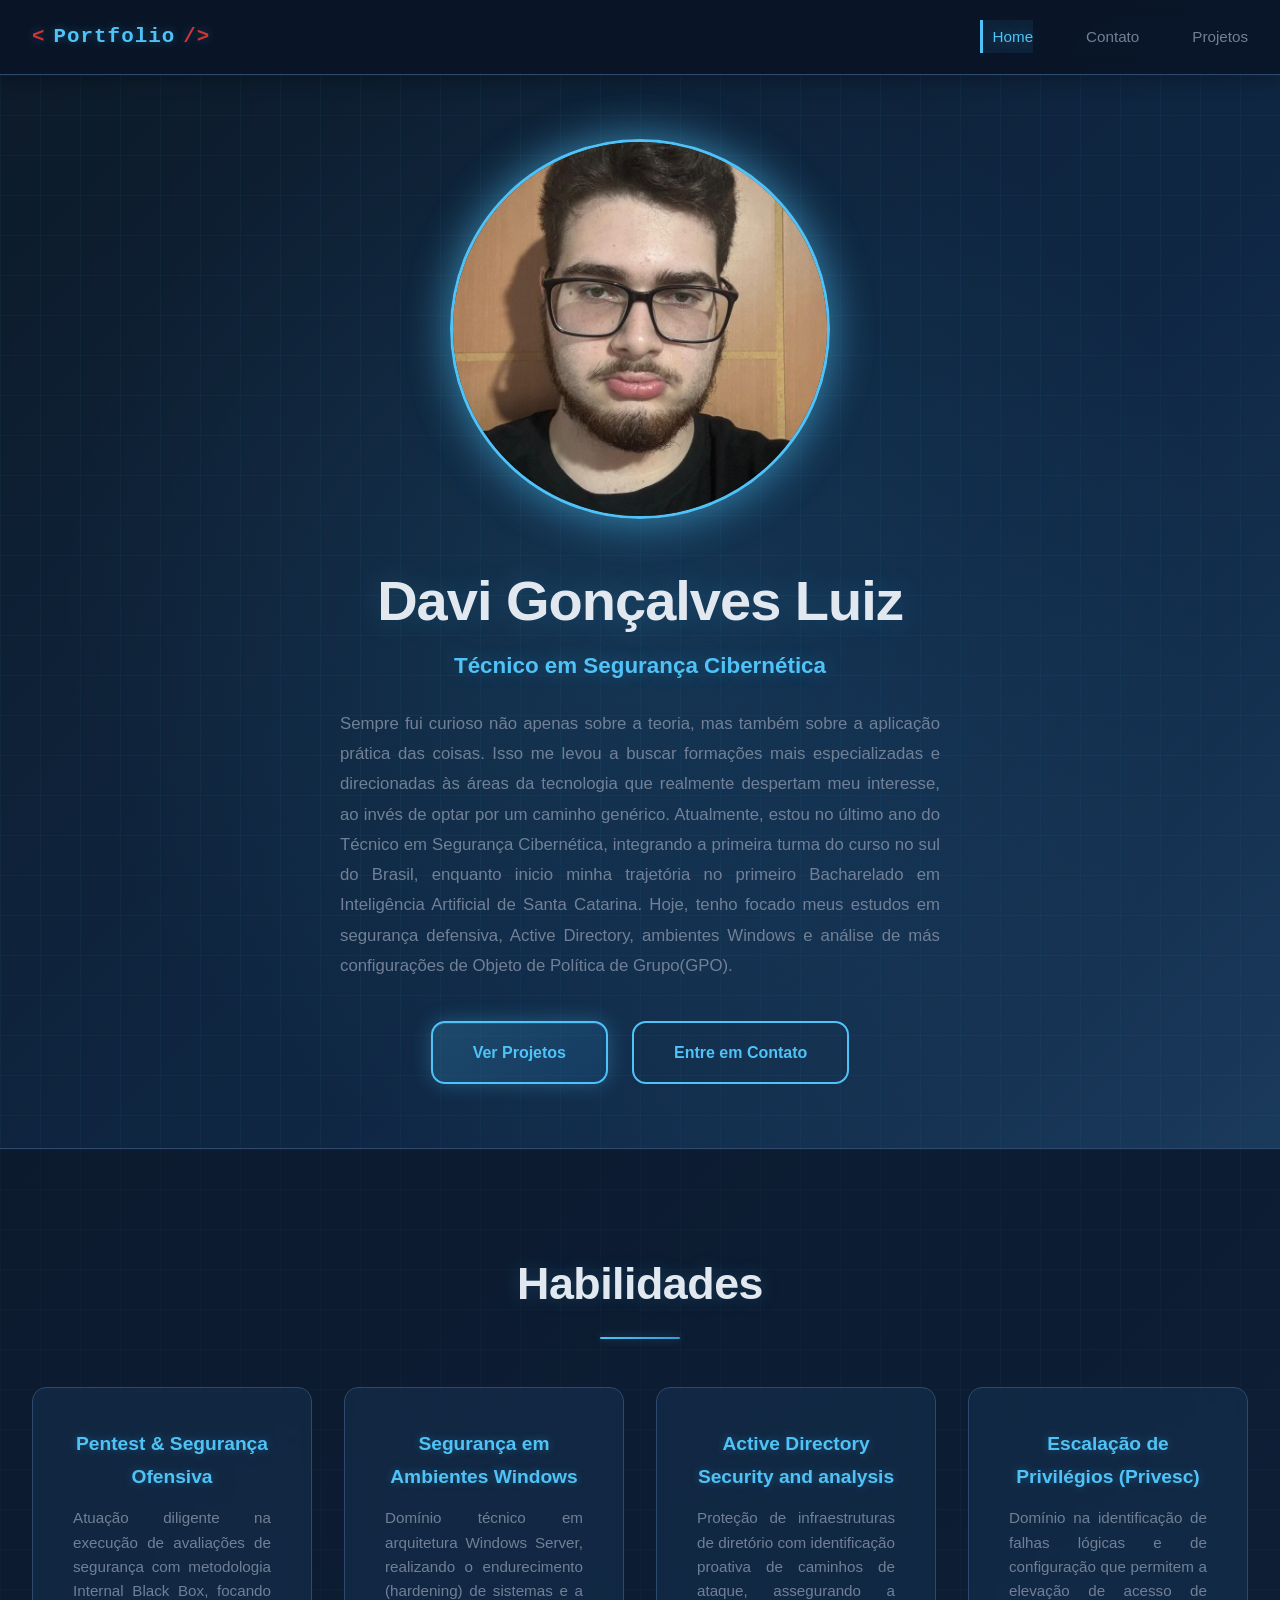
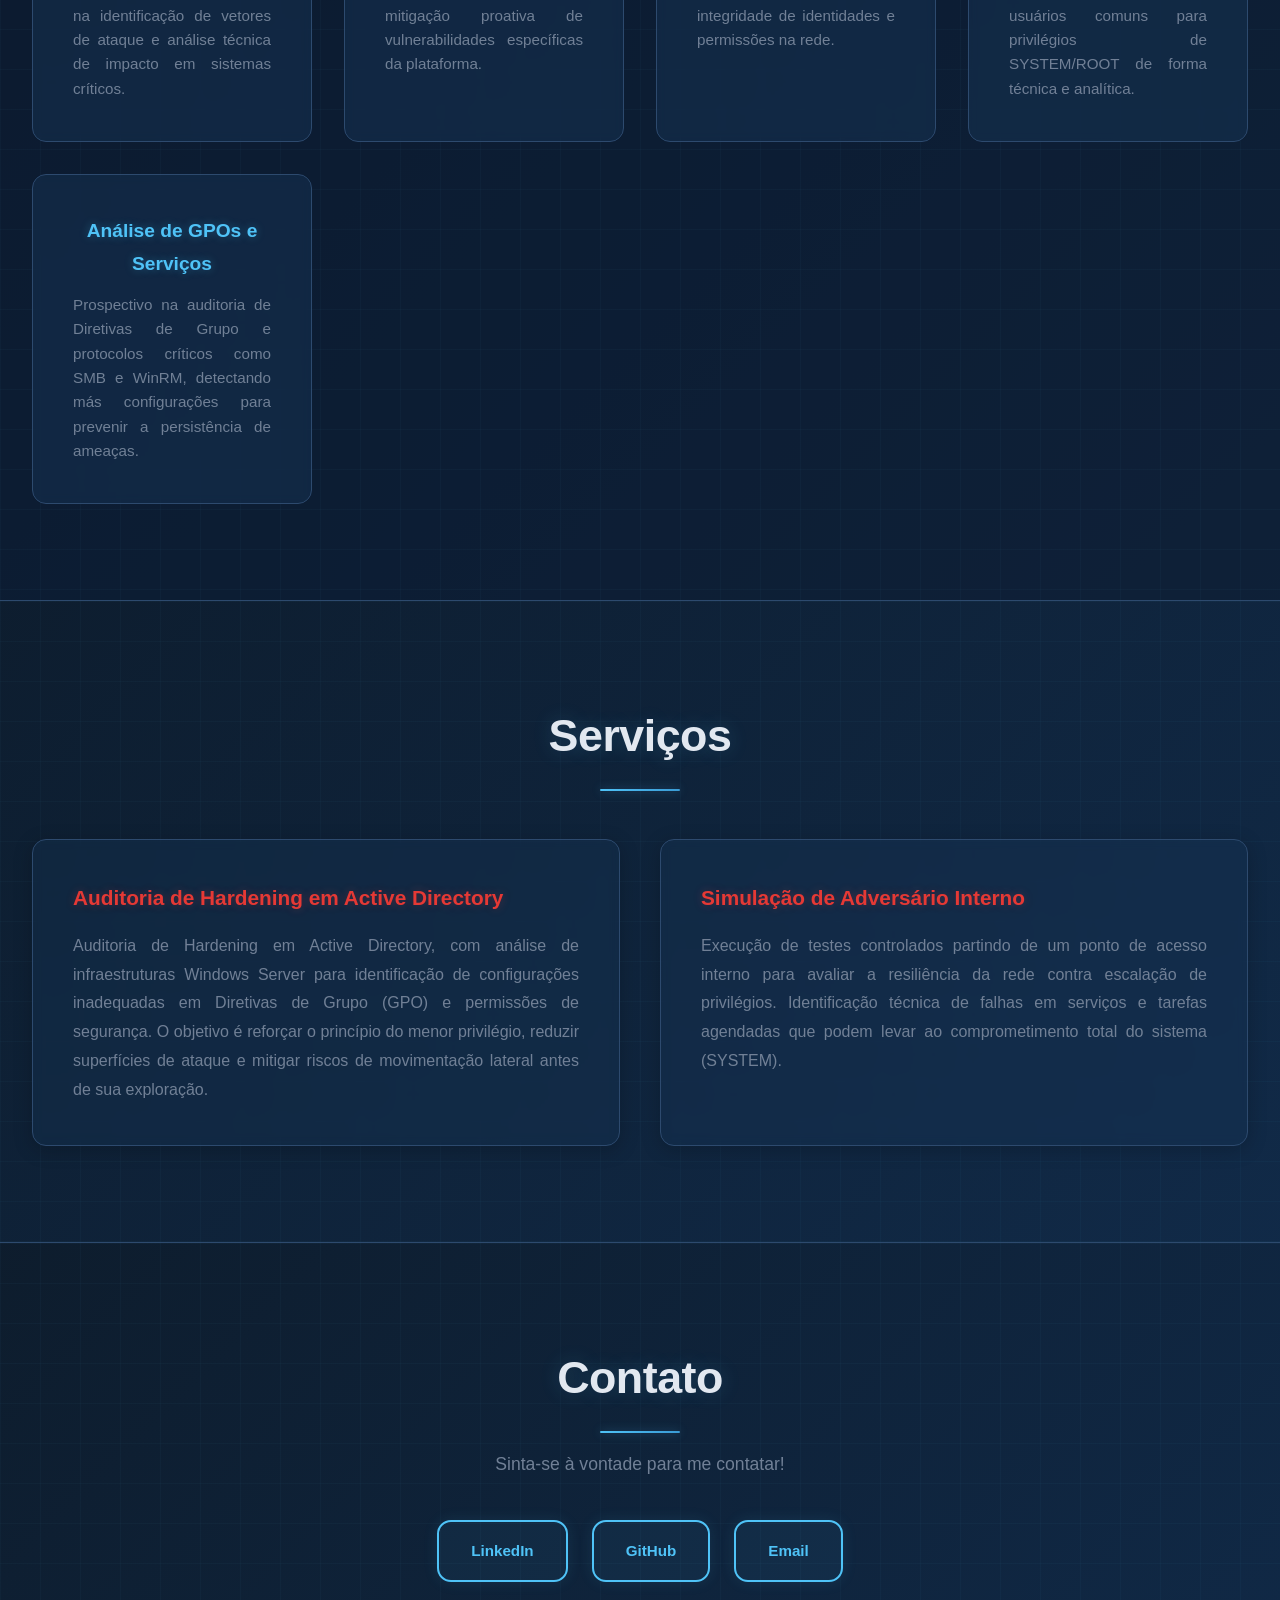
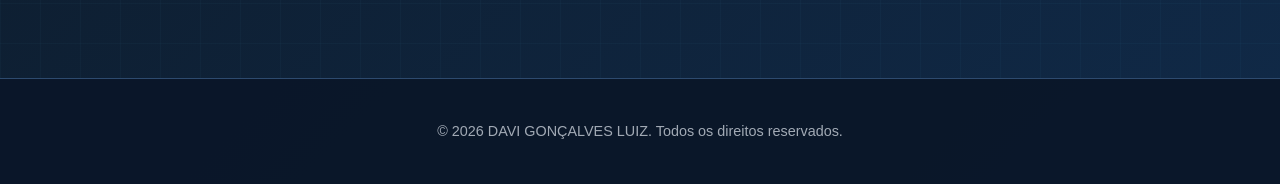
==== index.html @ 4f8945b8 "Add files via upload" ====
<!DOCTYPE html>
<html lang="pt-BR">
<head>
    <meta charset="UTF-8">
    <meta name="viewport" content="width=device-width, initial-scale=1.0">
    <title>Portfólio</title>
    <link rel="stylesheet" href="styles.css">
</head>
<body>
    <!-- Navigation -->
    <nav class="navbar">
        <div class="nav-container">
            <div class="logo">
                <span class="logo-bracket">&lt;</span>
                <span class="logo-text">Portfolio</span>
                <span class="logo-bracket">/&gt;</span>
            </div>
            <ul class="nav-menu">
                <li><a href="index.html" class="nav-link active">Home</a></li>
                <li><a href="#contato" class="nav-link">Contato</a></li>
                <li><a href="projects.html" class="nav-link">Projetos</a></li>
            </ul>
        </div>
    </nav>

    <!-- Hero Section -->
    <section class="hero">
        <div class="hero-content">
            <div class="profile-image-container">
                <img src="assets/1732918151876.jpeg" alt="Foto de Perfil" class="profile-image">
            </div>
            <h1 class="hero-title">Davi Gonçalves Luiz</h1>
            <p class="hero-subtitle">Técnico em Segurança Cibernética</p>
            <p class="hero-description" align="justify">
                Sempre fui curioso não apenas sobre a teoria, mas também sobre a aplicação prática das coisas. Isso me levou a buscar formações mais especializadas e direcionadas às áreas da tecnologia que realmente despertam meu interesse, ao invés de optar por um caminho genérico. Atualmente, estou no último ano do Técnico em Segurança Cibernética, integrando a primeira turma do curso no sul do Brasil, enquanto inicio minha trajetória no primeiro Bacharelado em Inteligência Artificial de Santa Catarina. Hoje, tenho focado meus estudos em segurança defensiva, Active Directory, ambientes Windows e análise de más configurações de Objeto de Política de Grupo(GPO).
            </p>
            <div class="hero-buttons">
                <a href="projects.html" class="btn btn-primary">Ver Projetos</a>
                <a href="#contato" class="btn btn-secondary">Entre em Contato</a>
            </div>
        </div>
    </section>

    <!-- Skills Section -->
    <section class="skills">
        <div class="container">
            <h2 class="section-title">Habilidades</h2>
            <div class="skills-grid">
                <div class="skill-card">
                    <h3>Pentest & Segurança Ofensiva</h3>
                    <p style="text-align: justify;">Atuação diligente na execução de avaliações de segurança com metodologia Internal Black Box, focando na identificação de vetores de ataque e análise técnica de impacto em sistemas críticos.</p>
                </div>
                <div class="skill-card">
                    <h3>Segurança em Ambientes Windows</h3>
                    <p style="text-align: justify;">Domínio técnico em arquitetura Windows Server, realizando o endurecimento (hardening) de sistemas e a mitigação proativa de vulnerabilidades específicas da plataforma.</p>
                </div>
                <div class="skill-card">
                    <h3>Active Directory Security and analysis</h3>
                    <p style="text-align: justify;">Proteção de infraestruturas de diretório com identificação proativa de caminhos de ataque, assegurando a integridade de identidades e permissões na rede.</p>
                </div>
                <div class="skill-card">
                    <h3>Escalação de Privilégios (Privesc)</h3>
                    <p style="text-align: justify;">Domínio na identificação de falhas lógicas e de configuração que permitem a elevação de acesso de usuários comuns para privilégios de SYSTEM/ROOT de forma técnica e analítica.</p>
                </div>
                <div class="skill-card">
                    <h3>Análise de GPOs e Serviços</h3>
                    <p style="text-align: justify;">Prospectivo na auditoria de Diretivas de Grupo e protocolos críticos como SMB e WinRM, detectando más configurações para prevenir a persistência de ameaças.</p>
                </div>
            </div>
        </div>
    </section>

    <!-- What I Do Section -->
    <section class="what-i-do">
        <div class="container">
            <h2 class="section-title">Serviços</h2>
            <div class="services-grid">
                <div class="service-card">
                    <h3>Auditoria de Hardening em Active Directory</h3>
                    <p style="text-align: justify;">Auditoria de Hardening em Active Directory, com análise de infraestruturas Windows Server para identificação de configurações inadequadas em Diretivas de Grupo (GPO) e permissões de segurança. O objetivo é reforçar o princípio do menor privilégio, reduzir superfícies de ataque e mitigar riscos de movimentação lateral antes de sua exploração.</p>
                </div>
                <div class="service-card">
                    <h3>Simulação de Adversário Interno</h3>
                    <p style="text-align: justify;">Execução de testes controlados partindo de um ponto de acesso interno para avaliar a resiliência da rede contra escalação de privilégios. Identificação técnica de falhas em serviços e tarefas agendadas que podem levar ao comprometimento total do sistema (SYSTEM).</p>
                </div>
            </div>
        </div>
    </section>

    <!-- Contact Section -->
    <section class="contact" id="contato">
        <div class="container">
            <h2 class="section-title">Contato</h2>
            <div class="contact-content">
                <p>Sinta-se à vontade para me contatar!</p>
                <div class="contact-links">
                    <a href="https://www.linkedin.com/in/davi-gon%C3%A7alves-luiz/" class="contact-link" target="_blank">LinkedIn</a>
                    <a href="https://github.com/oTalDoFirewall" class="contact-link" target="_blank">GitHub</a>
                    <a href="mailto:businessdavigl@gmail.com" class="contact-link">Email</a>
                </div>
            </div>
        </div>
    </section>

    <!-- Footer -->
    <footer class="footer">
        <div class="container">
            <p>&copy; 2026 DAVI GONÇALVES LUIZ. Todos os direitos reservados.</p>
        </div>
    </footer>

    <script src="script.js"></script>
</body>
</html>
---- styles.css ----
/* ============================================================
   CYBER PORTFOLIO - ULTRA-HIGH IMPACT DESIGN
   Estética "Command & Control" baseada no relatório de pentest
   ============================================================ */

*, *::before, *::after {
    box-sizing: border-box;
    margin: 0;
    padding: 0;
}

:root {
    /* Cores exatas do relatório de pentest */
    --blue-dark: #0d1b2a;
    --blue-mid: #1a3a5c;
    --blue-accent: #1e6fb5;
    --blue-light: #3a9bd5;
    --blue-glow: #4fc3f7;
    
    --red-critical: #e53935;
    --red-dark: #b71c1c;
    --orange-high: #f57c00;
    --yellow-med: #f9a825;
    --green-ok: #2e7d32;
    
    --text-light: #e2e8f0;
    --text-muted: #718096;
    --border-dark: #2d4a6e;
    
    --sidebar-w: 260px;
    --radius: 8px;
    --radius-lg: 14px;
    --shadow: 0 2px 12px rgba(0, 0, 0, 0.08);
    --shadow-lg: 0 8px 32px rgba(0, 0, 0, 0.14);
    --glow: 0 0 20px rgba(79, 195, 247, 0.3);
    --glow-lg: 0 0 40px rgba(79, 195, 247, 0.5);
}

html {
    scroll-behavior: smooth;
    font-size: 16px;
}

body {
    font-family: 'Inter', -apple-system, BlinkMacSystemFont, 'Segoe UI', sans-serif;
    background: linear-gradient(135deg, var(--blue-dark) 0%, #0f2744 50%, var(--blue-mid) 100%);
    color: var(--text-light);
    line-height: 1.7;
    min-height: 100vh;
}

/* ============================================================
   SCROLLBAR
   ============================================================ */

::-webkit-scrollbar {
    width: 8px;
}

::-webkit-scrollbar-track {
    background: rgba(79, 195, 247, 0.05);
}

::-webkit-scrollbar-thumb {
    background: var(--blue-glow);
    border-radius: 4px;
    box-shadow: var(--glow);
}

::-webkit-scrollbar-thumb:hover {
    background: var(--blue-light);
}

/* ============================================================
   NAVEGAÇÃO
   ============================================================ */

.navbar {
    background: rgba(10, 22, 40, 0.95);
    backdrop-filter: blur(10px);
    border-bottom: 1px solid var(--border-dark);
    position: sticky;
    top: 0;
    z-index: 1000;
    box-shadow: 0 4px 20px rgba(0, 0, 0, 0.3);
}

.nav-container {
    max-width: 1400px;
    margin: 0 auto;
    padding: 1.2rem 2rem;
    display: flex;
    justify-content: space-between;
    align-items: center;
}

.logo {
    font-size: 1.3rem;
    font-weight: 700;
    color: var(--blue-glow);
    letter-spacing: 0.05em;
    display: flex;
    align-items: center;
    gap: 8px;
    font-family: 'JetBrains Mono', 'Courier New', monospace;
    text-shadow: 0 0 10px rgba(79, 195, 247, 0.3);
}

.logo-bracket {
    color: var(--red-critical);
    opacity: 0.9;
}

.nav-menu {
    display: flex;
    list-style: none;
    gap: 2.5rem;
}

.nav-link {
    color: var(--text-muted);
    text-decoration: none;
    font-weight: 500;
    font-size: 0.95rem;
    transition: all 0.3s ease;
    position: relative;
    padding: 0.5rem 0;
    border-left: 3px solid transparent;
    padding-left: 10px;
}

.nav-link:hover {
    color: var(--blue-glow);
    border-left-color: var(--blue-glow);
    text-shadow: 0 0 10px rgba(79, 195, 247, 0.3);
}

.nav-link.active {
    color: var(--blue-glow);
    border-left-color: var(--blue-glow);
    background: rgba(79, 195, 247, 0.08);
    text-shadow: 0 0 15px rgba(79, 195, 247, 0.4);
}

/* ============================================================
   HERO SECTION
   ============================================================ */

.hero {
    min-height: 100vh;
    display: flex;
    align-items: center;
    justify-content: center;
    background: linear-gradient(135deg, var(--blue-dark) 0%, #0f2744 60%, var(--blue-mid) 100%);
    position: relative;
    overflow: hidden;
    padding: 4rem 2rem;
}

.hero::before {
    content: '';
    position: absolute;
    inset: 0;
    background-image:
        linear-gradient(rgba(79, 195, 247, 0.04) 1px, transparent 1px),
        linear-gradient(90deg, rgba(79, 195, 247, 0.04) 1px, transparent 1px);
    background-size: 40px 40px;
    pointer-events: none;
}

.hero::after {
    content: '';
    position: absolute;
    top: 0;
    left: 0;
    right: 0;
    bottom: 0;
    background: radial-gradient(circle at 50% 50%, rgba(79, 195, 247, 0.1) 0%, transparent 70%);
    pointer-events: none;
}

.hero-content {
    text-align: center;
    z-index: 1;
    max-width: 700px;
    animation: fadeInUp 1s ease;
}

@keyframes fadeInUp {
    from {
        opacity: 0;
        transform: translateY(40px);
    }
    to {
        opacity: 1;
        transform: translateY(0);
    }
}

.profile-image-container {
    margin-bottom: 2.5rem;
}

.profile-image {
    width: 380px;
    height: 380px;
    border-radius: 50%;
    border: 3px solid var(--blue-glow);
    object-fit: cover;
    box-shadow: var(--glow-lg), 0 0 60px rgba(79, 195, 247, 0.2);
    transition: all 0.4s ease;
    background: rgba(79, 195, 247, 0.1);
}

.profile-image:hover {
    transform: scale(1.08);
    box-shadow: var(--glow-lg), 0 0 80px rgba(79, 195, 247, 0.4);
    border-color: var(--blue-light);
}

.hero-title {
    font-size: 3.5rem;
    color: var(--text-light);
    margin-bottom: 0.8rem;
    font-weight: 800;
    letter-spacing: -1px;
    line-height: 1.2;
    text-shadow: 0 0 30px rgba(79, 195, 247, 0.2);
}

.hero-subtitle {
    font-size: 1.4rem;
    color: var(--blue-glow);
    margin-bottom: 1.5rem;
    font-weight: 600;
    text-shadow: 0 0 20px rgba(79, 195, 247, 0.3);
}

.hero-description {
    font-size: 1.05rem;
    color: var(--text-muted);
    margin-bottom: 2.5rem;
    line-height: 1.8;
    max-width: 600px;
    margin-left: auto;
    margin-right: auto;
}

.hero-buttons {
    display: flex;
    gap: 1.5rem;
    justify-content: center;
    flex-wrap: wrap;
}

.btn {
    padding: 1rem 2.5rem;
    border: 2px solid var(--blue-glow);
    border-radius: var(--radius-lg);
    text-decoration: none;
    font-weight: 600;
    cursor: pointer;
    transition: all 0.3s ease;
    font-size: 1rem;
    display: inline-flex;
    align-items: center;
    gap: 8px;
    font-family: 'Inter', sans-serif;
}

.btn-primary {
    background: linear-gradient(135deg, rgba(79, 195, 247, 0.2) 0%, rgba(30, 111, 181, 0.2) 100%);
    color: var(--blue-glow);
    border-color: var(--blue-glow);
    box-shadow: var(--glow), inset 0 1px 0 rgba(255, 255, 255, 0.1);
}

.btn-primary:hover {
    background: linear-gradient(135deg, rgba(79, 195, 247, 0.3) 0%, rgba(30, 111, 181, 0.3) 100%);
    border-color: var(--blue-light);
    box-shadow: var(--glow-lg), inset 0 1px 0 rgba(255, 255, 255, 0.15);
    transform: translateY(-3px);
}

.btn-secondary {
    background: transparent;
    color: var(--blue-glow);
    border-color: var(--blue-glow);
}

.btn-secondary:hover {
    background: rgba(79, 195, 247, 0.1);
    border-color: var(--blue-light);
    box-shadow: var(--glow);
    transform: translateY(-3px);
}

/* ============================================================
   SKILLS SECTION
   ============================================================ */

.skills {
    padding: 6rem 2rem;
    background: rgba(10, 22, 40, 0.6);
    border-top: 1px solid var(--border-dark);
    border-bottom: 1px solid var(--border-dark);
    position: relative;
}

.skills::before {
    content: '';
    position: absolute;
    inset: 0;
    background-image:
        linear-gradient(rgba(79, 195, 247, 0.03) 1px, transparent 1px),
        linear-gradient(90deg, rgba(79, 195, 247, 0.03) 1px, transparent 1px);
    background-size: 40px 40px;
    pointer-events: none;
}

.container {
    max-width: 1400px;
    margin: 0 auto;
    position: relative;
    z-index: 1;
}

.section-title {
    font-size: 2.8rem;
    color: var(--text-light);
    text-align: center;
    margin-bottom: 1rem;
    font-weight: 800;
    letter-spacing: -0.5px;
    text-shadow: 0 0 20px rgba(79, 195, 247, 0.2);
}

.section-title::after {
    content: '';
    display: block;
    width: 80px;
    height: 2px;
    background: linear-gradient(90deg, var(--blue-glow), var(--blue-light));
    margin: 1rem auto 0;
    border-radius: 1px;
    box-shadow: 0 0 10px rgba(79, 195, 247, 0.4);
}

.skills-grid {
    display: grid;
    grid-template-columns: repeat(auto-fit, minmax(280px, 1fr));
    gap: 2rem;
    margin-top: 3rem;
}

.skill-card {
    background: rgba(26, 58, 92, 0.4);
    border: 1px solid var(--border-dark);
    padding: 2.5rem;
    border-radius: var(--radius-lg);
    text-align: center;
    transition: all 0.3s ease;
    cursor: pointer;
    position: relative;
    overflow: hidden;
    backdrop-filter: blur(5px);
}

.skill-card::before {
    content: '';
    position: absolute;
    top: 0;
    left: 0;
    right: 0;
    height: 2px;
    background: linear-gradient(90deg, var(--blue-glow), transparent);
    transform: scaleX(0);
    transform-origin: left;
    transition: transform 0.3s ease;
}

.skill-card::after {
    content: '';
    position: absolute;
    inset: 0;
    background: radial-gradient(circle at 50% 0%, rgba(79, 195, 247, 0.1) 0%, transparent 70%);
    opacity: 0;
    transition: opacity 0.3s ease;
}

.skill-card:hover {
    border-color: var(--blue-glow);
    box-shadow: var(--glow), inset 0 1px 0 rgba(79, 195, 247, 0.1);
    transform: translateY(-8px);
    background: rgba(26, 58, 92, 0.6);
}

.skill-card:hover::before {
    transform: scaleX(1);
}

.skill-card:hover::after {
    opacity: 1;
}

.skill-card h3 {
    color: var(--blue-glow);
    margin-bottom: 0.8rem;
    font-size: 1.2rem;
    font-weight: 700;
    position: relative;
    z-index: 1;
    text-shadow: 0 0 10px rgba(79, 195, 247, 0.3);
}

.skill-card p {
    color: var(--text-muted);
    font-size: 0.95rem;
    line-height: 1.6;
    position: relative;
    z-index: 1;
}

/* ============================================================
   WHAT I DO SECTION
   ============================================================ */

.what-i-do {
    padding: 6rem 2rem;
    background: linear-gradient(135deg, rgba(13, 27, 42, 0.8) 0%, rgba(15, 39, 68, 0.8) 100%);
    position: relative;
}

.what-i-do::before {
    content: '';
    position: absolute;
    inset: 0;
    background-image:
        linear-gradient(rgba(79, 195, 247, 0.03) 1px, transparent 1px),
        linear-gradient(90deg, rgba(79, 195, 247, 0.03) 1px, transparent 1px);
    background-size: 40px 40px;
    pointer-events: none;
}

.services-grid {
    display: grid;
    grid-template-columns: repeat(auto-fit, minmax(300px, 1fr));
    gap: 2.5rem;
    margin-top: 3rem;
    position: relative;
    z-index: 1;
}

.service-card {
    background: rgba(26, 58, 92, 0.3);
    border: 1px solid var(--border-dark);
    padding: 2.5rem;
    border-radius: var(--radius-lg);
    transition: all 0.3s ease;
    box-shadow: 0 4px 20px rgba(0, 0, 0, 0.2);
    position: relative;
    overflow: hidden;
    backdrop-filter: blur(5px);
}

.service-card::before {
    content: '';
    position: absolute;
    top: 0;
    left: 0;
    right: 0;
    bottom: 0;
    background: linear-gradient(135deg, rgba(229, 57, 53, 0.1) 0%, transparent 100%);
    opacity: 0;
    transition: opacity 0.3s ease;
}

.service-card:hover {
    border-color: var(--red-critical);
    box-shadow: 0 8px 40px rgba(229, 57, 53, 0.2), var(--glow);
    transform: translateY(-8px);
    background: rgba(26, 58, 92, 0.5);
}

.service-card:hover::before {
    opacity: 1;
}

.service-card h3 {
    color: var(--red-critical);
    margin-bottom: 1rem;
    font-size: 1.3rem;
    font-weight: 700;
    position: relative;
    z-index: 1;
    text-shadow: 0 0 10px rgba(229, 57, 53, 0.3);
}

.service-card p {
    color: var(--text-muted);
    line-height: 1.8;
    position: relative;
    z-index: 1;
}

/* ============================================================
   PROJECTS SECTION
   ============================================================ */

.projects-section {
    padding: 6rem 2rem;
    background: rgba(10, 22, 40, 0.6);
    min-height: 100vh;
    position: relative;
    border-top: 1px solid var(--border-dark);
}

.projects-section::before {
    content: '';
    position: absolute;
    inset: 0;
    background-image:
        linear-gradient(rgba(79, 195, 247, 0.04) 1px, transparent 1px),
        linear-gradient(90deg, rgba(79, 195, 247, 0.04) 1px, transparent 1px);
    background-size: 40px 40px;
    pointer-events: none;
}

.section-subtitle {
    text-align: center;
    color: var(--text-muted);
    font-size: 1.1rem;
    margin-bottom: 3rem;
    margin-top: 1rem;
    position: relative;
    z-index: 1;
}

.projects-grid {
    display: grid;
    grid-template-columns: repeat(auto-fill, minmax(360px, 1fr));
    gap: 2.5rem;
    margin-bottom: 3rem;
    position: relative;
    z-index: 1;
}

.project-card {
    background: rgba(26, 58, 92, 0.4);
    border: 1px solid var(--border-dark);
    border-radius: var(--radius-lg);
    padding: 2rem;
    transition: all 0.3s ease;
    display: flex;
    flex-direction: column;
    height: 100%;
    box-shadow: 0 4px 20px rgba(0, 0, 0, 0.2);
    position: relative;
    overflow: hidden;
    backdrop-filter: blur(5px);
}

.project-card::before {
    content: '';
    position: absolute;
    top: 0;
    left: 0;
    right: 0;
    height: 3px;
    background: linear-gradient(90deg, var(--blue-glow), var(--blue-light), var(--blue-glow));
    background-size: 200% 100%;
    animation: shimmer 3s ease-in-out infinite;
}

@keyframes shimmer {
    0%, 100% { background-position: 0% 0%; }
    50% { background-position: 100% 0%; }
}

.project-card:hover {
    border-color: var(--blue-glow);
    box-shadow: var(--glow-lg), 0 12px 40px rgba(79, 195, 247, 0.2);
    transform: translateY(-10px);
    background: rgba(26, 58, 92, 0.6);
}

.project-header {
    display: flex;
    justify-content: space-between;
    align-items: flex-start;
    margin-bottom: 1.5rem;
    gap: 1rem;
    padding-top: 0.5rem;
}

.project-title {
    color: var(--blue-glow);
    font-size: 1.3rem;
    flex: 1;
    font-weight: 700;
    line-height: 1.3;
    text-shadow: 0 0 10px rgba(79, 195, 247, 0.2);
}

.project-badge {
    padding: 0.4rem 1rem;
    border-radius: 20px;
    font-size: 0.8rem;
    font-weight: 700;
    white-space: nowrap;
    text-transform: uppercase;
    letter-spacing: 0.5px;
    border: 1px solid;
}

.badge-critical {
    background: rgba(229, 57, 53, 0.15);
    color: var(--red-critical);
    border-color: var(--red-critical);
    box-shadow: 0 0 10px rgba(229, 57, 53, 0.2);
}

.badge-high {
    background: rgba(245, 124, 0, 0.15);
    color: var(--orange-high);
    border-color: var(--orange-high);
    box-shadow: 0 0 10px rgba(245, 124, 0, 0.2);
}

.badge-medium {
    background: rgba(249, 168, 37, 0.15);
    color: var(--yellow-med);
    border-color: var(--yellow-med);
    box-shadow: 0 0 10px rgba(249, 168, 37, 0.2);
}

.badge-low {
    background: rgba(46, 125, 50, 0.15);
    color: var(--green-ok);
    border-color: var(--green-ok);
    box-shadow: 0 0 10px rgba(46, 125, 50, 0.2);
}

.project-description {
    color: var(--text-muted);
    margin-bottom: 1.5rem;
    flex-grow: 1;
    line-height: 1.7;
    font-size: 0.95rem;
}

.project-tags {
    display: flex;
    flex-wrap: wrap;
    gap: 0.6rem;
    margin-bottom: 1.5rem;
}

.tag {
    background: rgba(79, 195, 247, 0.1);
    color: var(--blue-glow);
    padding: 0.4rem 0.9rem;
    border-radius: 20px;
    font-size: 0.8rem;
    border: 1px solid var(--blue-glow);
    font-weight: 500;
    transition: all 0.2s ease;
    font-family: 'JetBrains Mono', monospace;
}

.tag:hover {
    background: rgba(79, 195, 247, 0.2);
    box-shadow: 0 0 10px rgba(79, 195, 247, 0.3);
}

.project-footer {
    display: flex;
    justify-content: space-between;
    align-items: center;
    border-top: 1px solid var(--border-dark);
    padding-top: 1.5rem;
}

.project-date {
    color: var(--text-muted);
    font-size: 0.9rem;
    font-weight: 500;
    font-family: 'JetBrains Mono', monospace;
}

.project-link {
    color: var(--blue-glow);
    text-decoration: none;
    font-weight: 700;
    transition: all 0.3s ease;
    display: flex;
    align-items: center;
    gap: 6px;
    text-shadow: 0 0 10px rgba(79, 195, 247, 0.2);
}

.project-link:hover {
    color: var(--blue-light);
    gap: 12px;
    text-shadow: 0 0 20px rgba(79, 195, 247, 0.4);
}

.empty-state {
    text-align: center;
    padding: 4rem 2rem;
    color: var(--text-muted);
    font-size: 1.1rem;
    position: relative;
    z-index: 1;
}

/* ============================================================
   CONTACT SECTION
   ============================================================ */

.contact {
    padding: 6rem 2rem;
    background: linear-gradient(135deg, rgba(13, 27, 42, 0.9) 0%, rgba(15, 39, 68, 0.9) 100%);
    border-top: 1px solid var(--border-dark);
    position: relative;
}

.contact::before {
    content: '';
    position: absolute;
    inset: 0;
    background-image:
        linear-gradient(rgba(79, 195, 247, 0.03) 1px, transparent 1px),
        linear-gradient(90deg, rgba(79, 195, 247, 0.03) 1px, transparent 1px);
    background-size: 40px 40px;
    pointer-events: none;
}

.contact-content {
    text-align: center;
    max-width: 700px;
    margin: 0 auto;
    position: relative;
    z-index: 1;
}

.contact-content > p {
    color: var(--text-muted);
    font-size: 1.1rem;
    margin-bottom: 2.5rem;
    line-height: 1.8;
}

.contact-links {
    display: flex;
    gap: 1.5rem;
    justify-content: center;
    flex-wrap: wrap;
}

.contact-link {
    padding: 1rem 2rem;
    border: 2px solid var(--blue-glow);
    color: var(--blue-glow);
    text-decoration: none;
    border-radius: var(--radius-lg);
    transition: all 0.3s ease;
    font-weight: 600;
    font-size: 0.95rem;
    background: rgba(79, 195, 247, 0.05);
    box-shadow: 0 0 15px rgba(79, 195, 247, 0.1);
}

.contact-link:hover {
    background: rgba(79, 195, 247, 0.2);
    color: var(--blue-light);
    border-color: var(--blue-light);
    transform: translateY(-3px);
    box-shadow: var(--glow-lg);
}

/* ============================================================
   FOOTER
   ============================================================ */

.footer {
    background: rgba(10, 22, 40, 0.95);
    border-top: 1px solid var(--border-dark);
    padding: 2.5rem 2rem;
    text-align: center;
    color: var(--text-light);
    position: relative;
}

.footer p {
    font-size: 0.9rem;
    opacity: 0.7;
}

/* ============================================================
   RESPONSIVIDADE
   ============================================================ */

@media (max-width: 768px) {
    .hero-title {
        font-size: 2.5rem;
    }

    .hero-subtitle {
        font-size: 1.1rem;
    }

    .section-title {
        font-size: 2rem;
    }

    .nav-menu {
        gap: 1.5rem;
    }

    .hero-buttons {
        flex-direction: column;
    }

    .btn {
        width: 100%;
        justify-content: center;
    }

    .projects-grid {
        grid-template-columns: 1fr;
    }

    .contact-links {
        flex-direction: column;
    }

    .contact-link {
        width: 100%;
    }

    .skills-grid,
    .services-grid {
        grid-template-columns: 1fr;
    }
}

@media (max-width: 480px) {
    .hero-title {
        font-size: 2rem;
    }

    .hero-subtitle {
        font-size: 1rem;
    }

    .section-title {
        font-size: 1.5rem;
    }

    .nav-menu {
        gap: 0.8rem;
        font-size: 0.9rem;
    }

    .profile-image {
        width: 120px;
        height: 120px;
    }

    .hero-description {
        font-size: 0.95rem;
    }
}
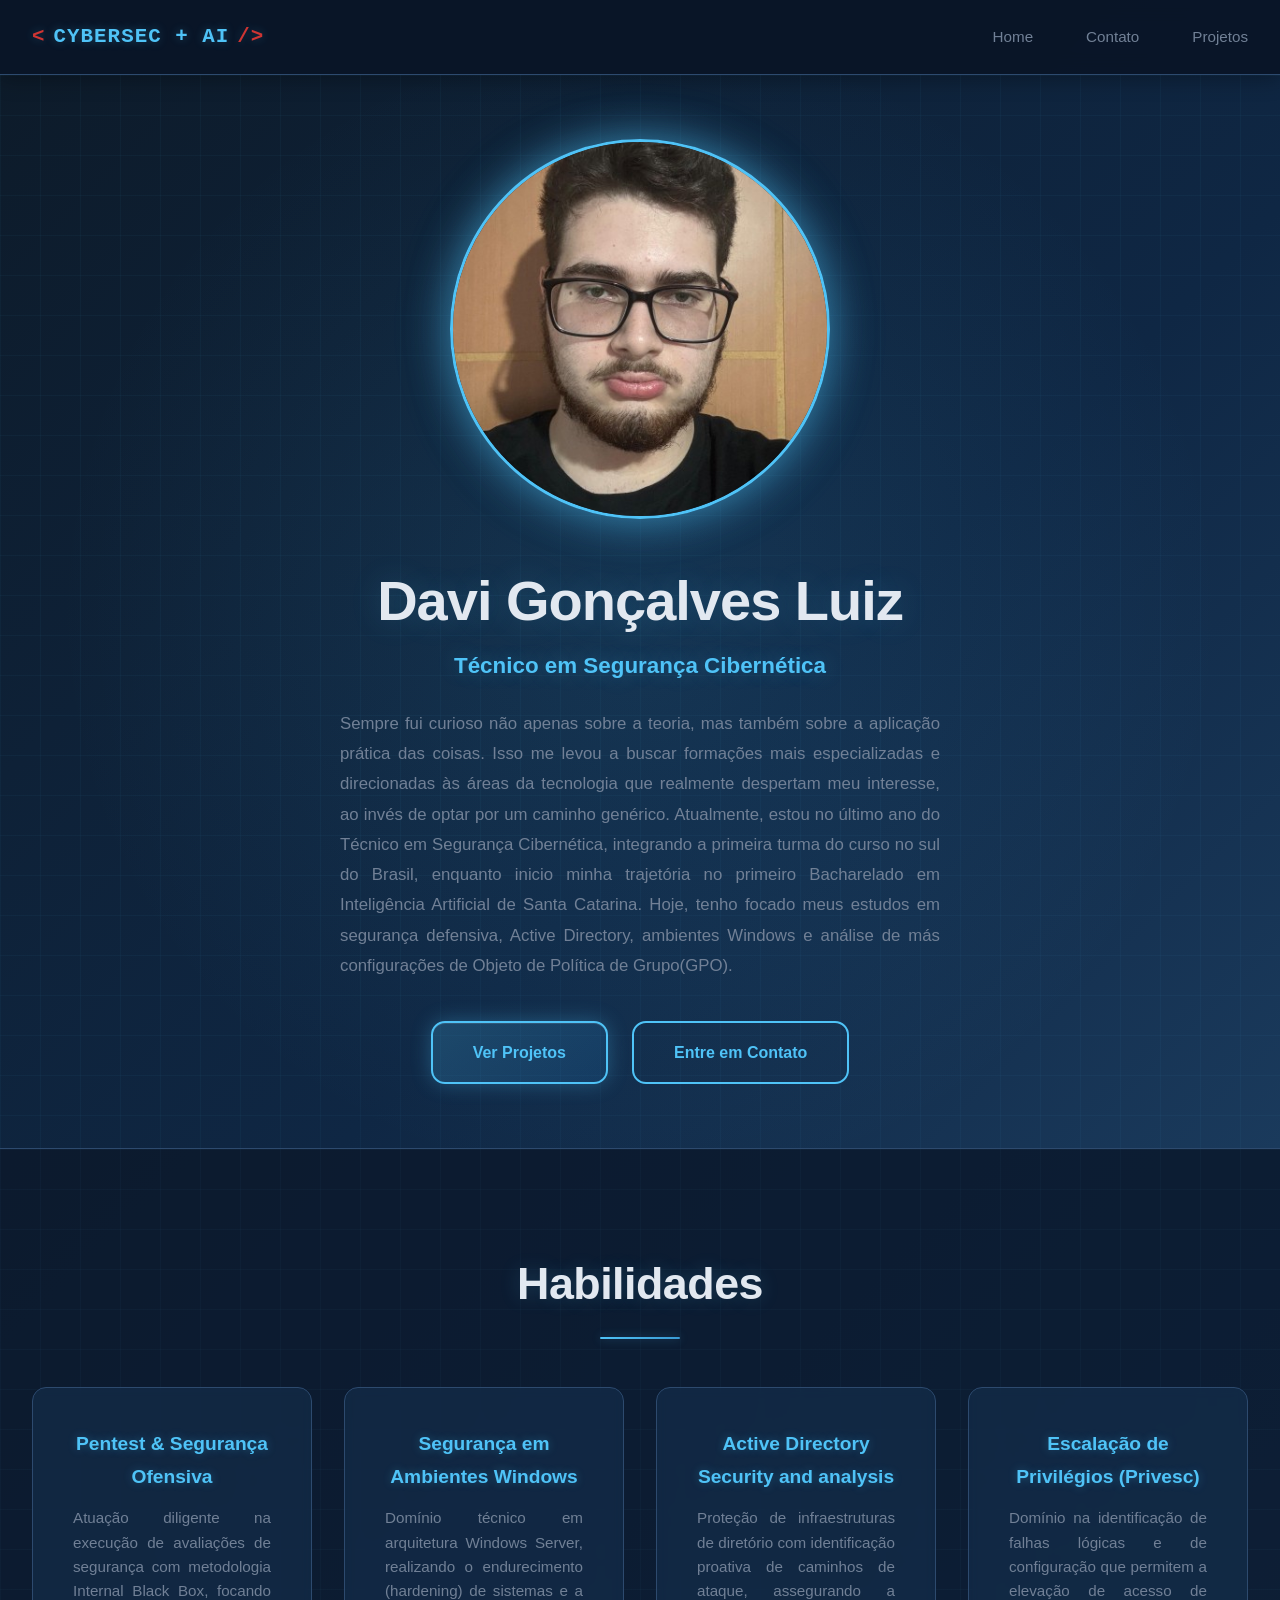
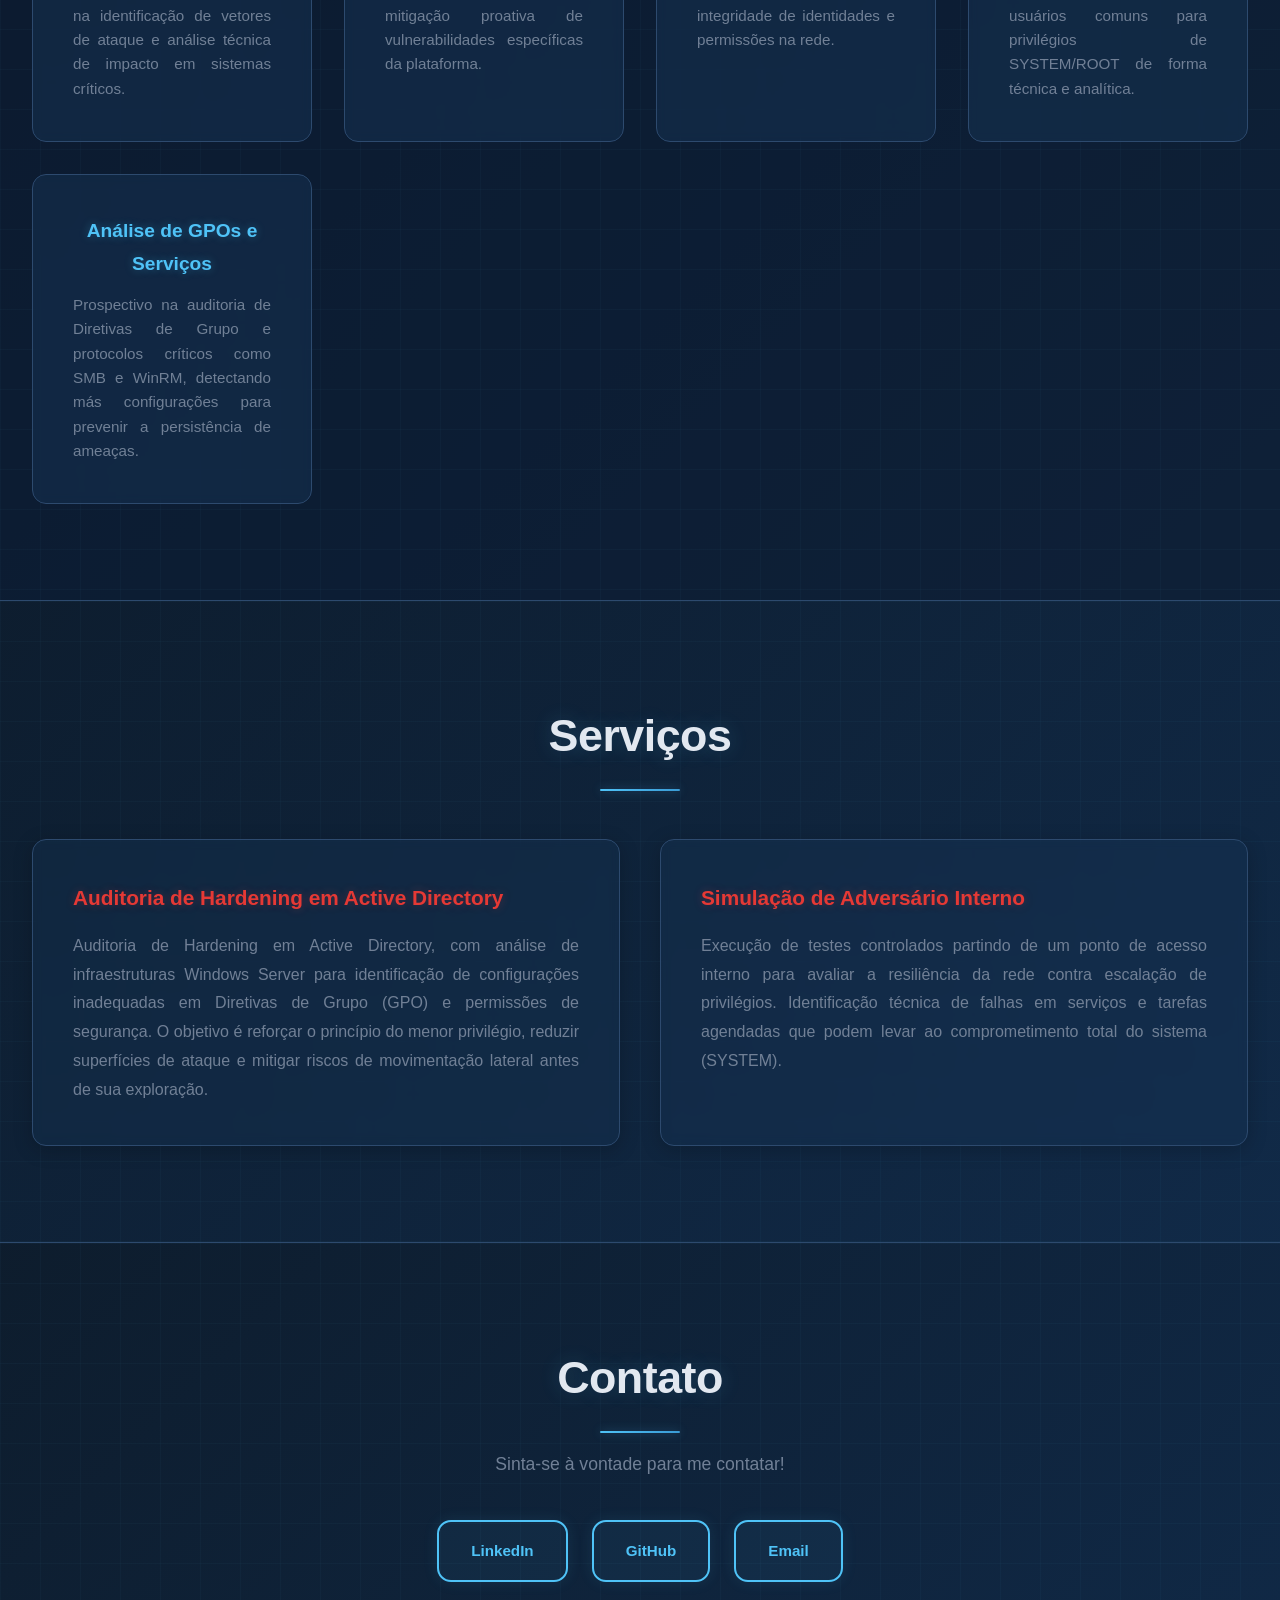
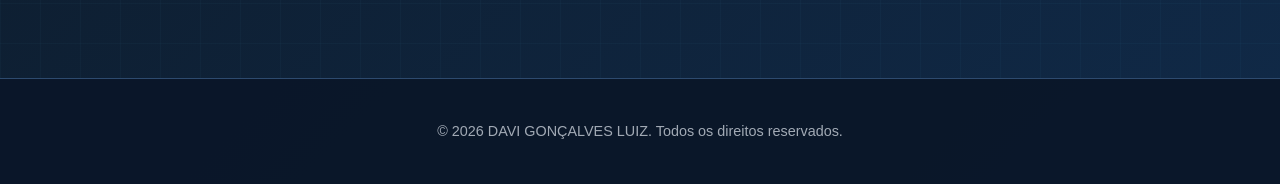
==== commit 309ba754: "Update index.html" ====
--- a/index.html
+++ b/index.html
@@ -3,20 +3,23 @@
 <head>
     <meta charset="UTF-8">
     <meta name="viewport" content="width=device-width, initial-scale=1.0">
-    <title>Portfólio</title>
+    <title>Davi Gonçalves Luiz</title>
     <link rel="stylesheet" href="styles.css">
 </head>
-<body>
+
+<body id="topo">
+
     <!-- Navigation -->
     <nav class="navbar">
         <div class="nav-container">
             <div class="logo">
                 <span class="logo-bracket">&lt;</span>
-                <span class="logo-text">Portfolio</span>
+                <span class="logo-text">CYBERSEC + AI</span>
                 <span class="logo-bracket">/&gt;</span>
             </div>
+
             <ul class="nav-menu">
-                <li><a href="index.html" class="nav-link active">Home</a></li>
+                <li><a href="#hero" class="nav-link">Home</a></li>
                 <li><a href="#contato" class="nav-link">Contato</a></li>
                 <li><a href="projects.html" class="nav-link">Projetos</a></li>
             </ul>
@@ -24,16 +27,19 @@
     </nav>
 
     <!-- Hero Section -->
-    <section class="hero">
+    <section class="hero" id="hero">
         <div class="hero-content">
             <div class="profile-image-container">
                 <img src="assets/1732918151876.jpeg" alt="Foto de Perfil" class="profile-image">
             </div>
+
             <h1 class="hero-title">Davi Gonçalves Luiz</h1>
             <p class="hero-subtitle">Técnico em Segurança Cibernética</p>
+
             <p class="hero-description" align="justify">
                 Sempre fui curioso não apenas sobre a teoria, mas também sobre a aplicação prática das coisas. Isso me levou a buscar formações mais especializadas e direcionadas às áreas da tecnologia que realmente despertam meu interesse, ao invés de optar por um caminho genérico. Atualmente, estou no último ano do Técnico em Segurança Cibernética, integrando a primeira turma do curso no sul do Brasil, enquanto inicio minha trajetória no primeiro Bacharelado em Inteligência Artificial de Santa Catarina. Hoje, tenho focado meus estudos em segurança defensiva, Active Directory, ambientes Windows e análise de más configurações de Objeto de Política de Grupo(GPO).
             </p>
+
             <div class="hero-buttons">
                 <a href="projects.html" class="btn btn-primary">Ver Projetos</a>
                 <a href="#contato" class="btn btn-secondary">Entre em Contato</a>
@@ -42,46 +48,67 @@
     </section>
 
     <!-- Skills Section -->
-    <section class="skills">
+    <section class="skills" id="skills">
         <div class="container">
             <h2 class="section-title">Habilidades</h2>
+
             <div class="skills-grid">
                 <div class="skill-card">
                     <h3>Pentest & Segurança Ofensiva</h3>
-                    <p style="text-align: justify;">Atuação diligente na execução de avaliações de segurança com metodologia Internal Black Box, focando na identificação de vetores de ataque e análise técnica de impacto em sistemas críticos.</p>
+                    <p style="text-align: justify;">
+                        Atuação diligente na execução de avaliações de segurança com metodologia Internal Black Box, focando na identificação de vetores de ataque e análise técnica de impacto em sistemas críticos.
+                    </p>
                 </div>
+
                 <div class="skill-card">
                     <h3>Segurança em Ambientes Windows</h3>
-                    <p style="text-align: justify;">Domínio técnico em arquitetura Windows Server, realizando o endurecimento (hardening) de sistemas e a mitigação proativa de vulnerabilidades específicas da plataforma.</p>
+                    <p style="text-align: justify;">
+                        Domínio técnico em arquitetura Windows Server, realizando o endurecimento (hardening) de sistemas e a mitigação proativa de vulnerabilidades específicas da plataforma.
+                    </p>
                 </div>
+
                 <div class="skill-card">
                     <h3>Active Directory Security and analysis</h3>
-                    <p style="text-align: justify;">Proteção de infraestruturas de diretório com identificação proativa de caminhos de ataque, assegurando a integridade de identidades e permissões na rede.</p>
+                    <p style="text-align: justify;">
+                        Proteção de infraestruturas de diretório com identificação proativa de caminhos de ataque, assegurando a integridade de identidades e permissões na rede.
+                    </p>
                 </div>
+
                 <div class="skill-card">
                     <h3>Escalação de Privilégios (Privesc)</h3>
-                    <p style="text-align: justify;">Domínio na identificação de falhas lógicas e de configuração que permitem a elevação de acesso de usuários comuns para privilégios de SYSTEM/ROOT de forma técnica e analítica.</p>
+                    <p style="text-align: justify;">
+                        Domínio na identificação de falhas lógicas e de configuração que permitem a elevação de acesso de usuários comuns para privilégios de SYSTEM/ROOT de forma técnica e analítica.
+                    </p>
                 </div>
+
                 <div class="skill-card">
                     <h3>Análise de GPOs e Serviços</h3>
-                    <p style="text-align: justify;">Prospectivo na auditoria de Diretivas de Grupo e protocolos críticos como SMB e WinRM, detectando más configurações para prevenir a persistência de ameaças.</p>
+                    <p style="text-align: justify;">
+                        Prospectivo na auditoria de Diretivas de Grupo e protocolos críticos como SMB e WinRM, detectando más configurações para prevenir a persistência de ameaças.
+                    </p>
                 </div>
             </div>
         </div>
     </section>
 
     <!-- What I Do Section -->
-    <section class="what-i-do">
+    <section class="what-i-do" id="servicos">
         <div class="container">
             <h2 class="section-title">Serviços</h2>
+
             <div class="services-grid">
                 <div class="service-card">
                     <h3>Auditoria de Hardening em Active Directory</h3>
-                    <p style="text-align: justify;">Auditoria de Hardening em Active Directory, com análise de infraestruturas Windows Server para identificação de configurações inadequadas em Diretivas de Grupo (GPO) e permissões de segurança. O objetivo é reforçar o princípio do menor privilégio, reduzir superfícies de ataque e mitigar riscos de movimentação lateral antes de sua exploração.</p>
+                    <p style="text-align: justify;">
+                        Auditoria de Hardening em Active Directory, com análise de infraestruturas Windows Server para identificação de configurações inadequadas em Diretivas de Grupo (GPO) e permissões de segurança. O objetivo é reforçar o princípio do menor privilégio, reduzir superfícies de ataque e mitigar riscos de movimentação lateral antes de sua exploração.
+                    </p>
                 </div>
+
                 <div class="service-card">
                     <h3>Simulação de Adversário Interno</h3>
-                    <p style="text-align: justify;">Execução de testes controlados partindo de um ponto de acesso interno para avaliar a resiliência da rede contra escalação de privilégios. Identificação técnica de falhas em serviços e tarefas agendadas que podem levar ao comprometimento total do sistema (SYSTEM).</p>
+                    <p style="text-align: justify;">
+                        Execução de testes controlados partindo de um ponto de acesso interno para avaliar a resiliência da rede contra escalação de privilégios. Identificação técnica de falhas em serviços e tarefas agendadas que podem levar ao comprometimento total do sistema (SYSTEM).
+                    </p>
                 </div>
             </div>
         </div>
@@ -91,8 +118,10 @@
     <section class="contact" id="contato">
         <div class="container">
             <h2 class="section-title">Contato</h2>
+
             <div class="contact-content">
                 <p>Sinta-se à vontade para me contatar!</p>
+
                 <div class="contact-links">
                     <a href="https://www.linkedin.com/in/davi-gon%C3%A7alves-luiz/" class="contact-link" target="_blank">LinkedIn</a>
                     <a href="https://github.com/oTalDoFirewall" class="contact-link" target="_blank">GitHub</a>
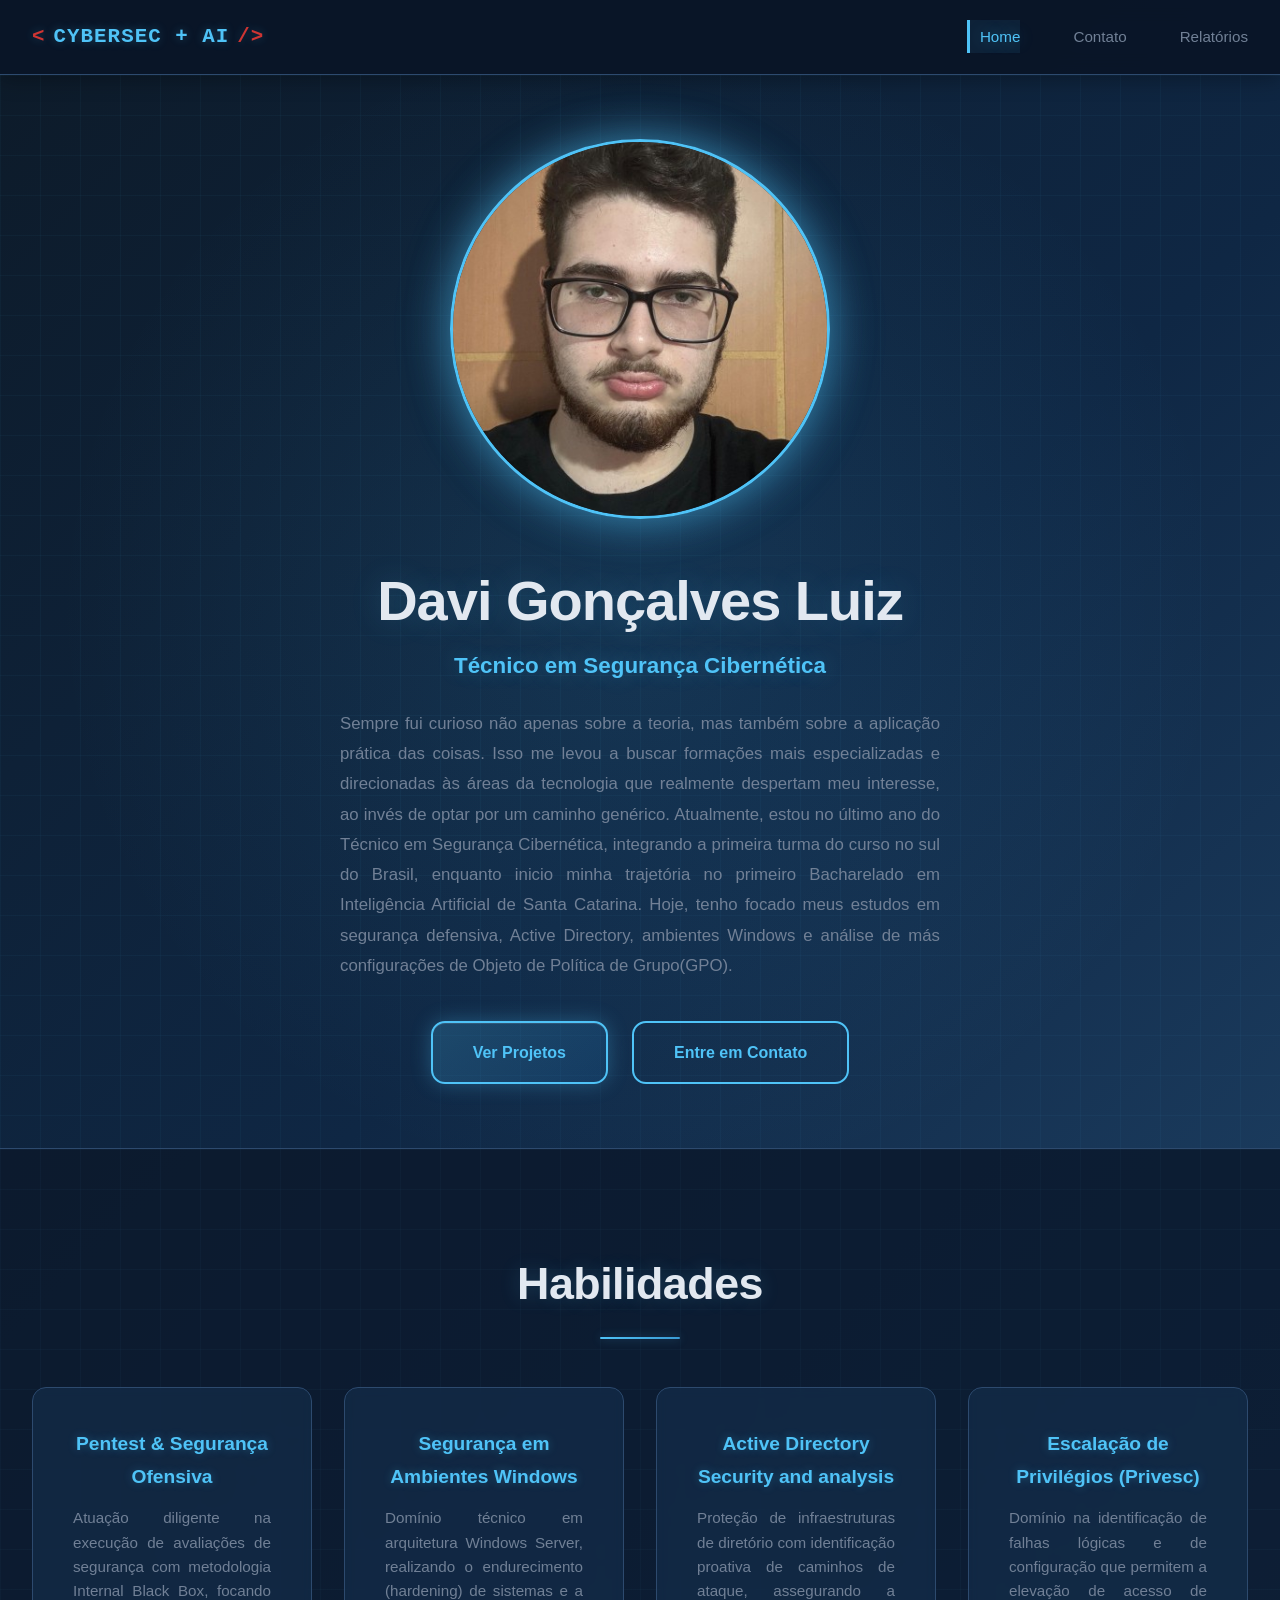
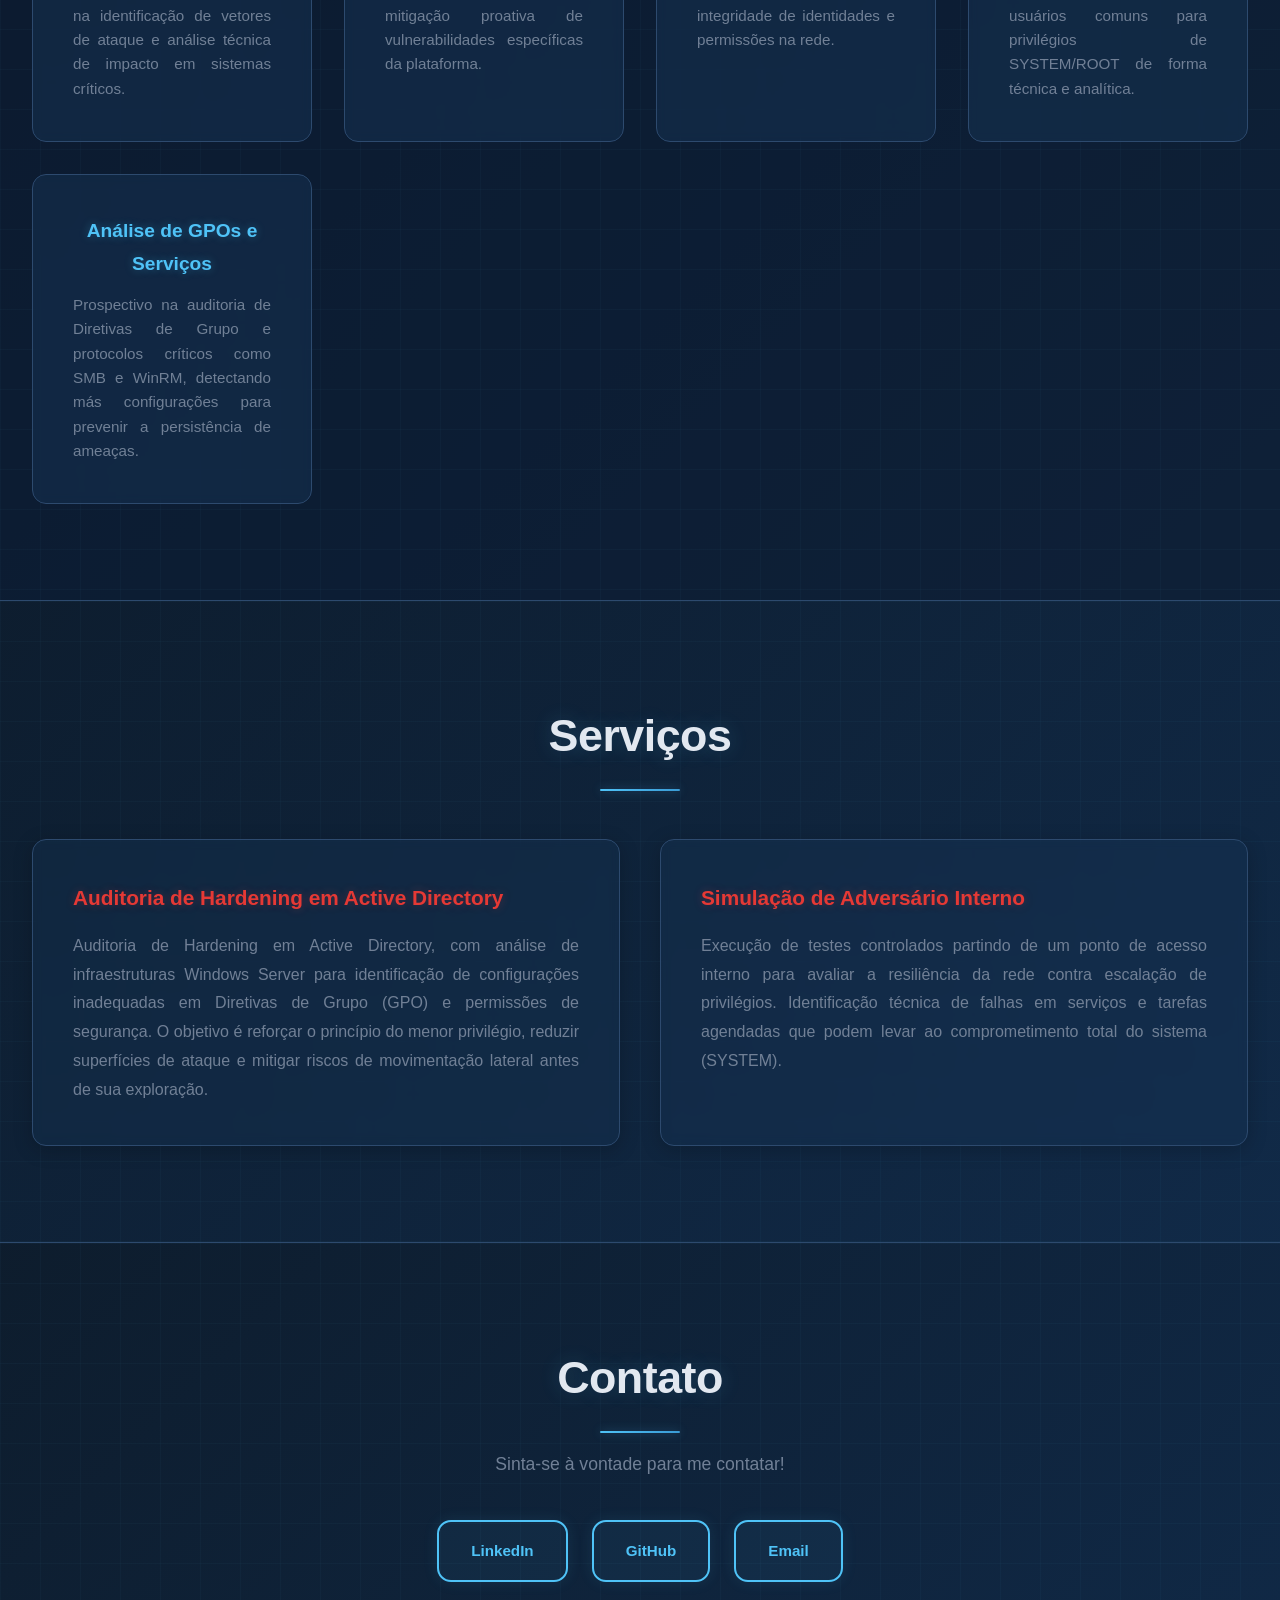
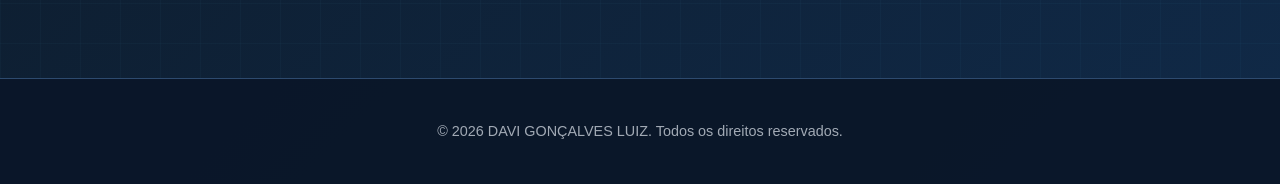
==== commit 2e18378d: "Update index.html" ====
--- a/index.html
+++ b/index.html
@@ -21,7 +21,7 @@
             <ul class="nav-menu">
                 <li><a href="#hero" class="nav-link">Home</a></li>
                 <li><a href="#contato" class="nav-link">Contato</a></li>
-                <li><a href="projects.html" class="nav-link">Projetos</a></li>
+                <li><a href="projects.html" class="nav-link">Relatórios</a></li>
             </ul>
         </div>
     </nav>
--- a/styles.css
+++ b/styles.css
@@ -798,69 +798,376 @@
 }
 
 /* ============================================================
-   RESPONSIVIDADE
+/* ============================================================
+   RESPONSIVIDADE - BREAKPOINTS COMPLETOS
    ============================================================ */
 
-@media (max-width: 768px) {
+/* Desktop Grande (1200px+) - Sem mudanças, usa estilos base */
+
+/* Tablet Grande (1024px - 1199px) */
+@media (max-width: 1199px) {
+    .nav-container {
+        padding: 1rem 1.5rem;
+    }
+
+    .hero {
+        padding: 3rem 1.5rem;
+    }
+
+    .skills,
+    .what-i-do,
+    .projects-section,
+    .contact {
+        padding: 4rem 1.5rem;
+    }
+
+    .profile-image {
+        width: 300px;
+        height: 300px;
+    }
+
     .hero-title {
-        font-size: 2.5rem;
+        font-size: 3rem;
+    }
+}
+
+/* Tablet (768px - 1023px) */
+@media (max-width: 1023px) {
+    .nav-container {
+        padding: 0.8rem 1rem;
+    }
+
+    .nav-menu {
+        gap: 1.8rem;
+    }
+
+    .logo {
+        font-size: 1.1rem;
+    }
+
+    .hero {
+        padding: 2.5rem 1rem;
+        min-height: 80vh;
+    }
+
+    .hero-content {
+        max-width: 100%;
+    }
+
+    .profile-image {
+        width: 250px;
+        height: 250px;
+    }
+
+    .hero-title {
+        font-size: 2.8rem;
+    }
+
+    .hero-subtitle {
+        font-size: 1.2rem;
+    }
+
+    .hero-description {
+        font-size: 1rem;
+        margin-bottom: 2rem;
+    }
+
+    .section-title {
+        font-size: 2.2rem;
+    }
+
+    .skills,
+    .what-i-do,
+    .projects-section,
+    .contact {
+        padding: 3.5rem 1rem;
+    }
+
+    .skills-grid,
+    .services-grid {
+        grid-template-columns: repeat(2, 1fr);
+        gap: 1.5rem;
+    }
+
+    .projects-grid {
+        grid-template-columns: repeat(2, 1fr);
+        gap: 2rem;
+    }
+
+    .skill-card,
+    .service-card {
+        padding: 1.8rem;
+    }
+
+    .skill-card h3,
+    .service-card h3 {
+        font-size: 1.1rem;
+    }
+
+    .skill-card p,
+    .service-card p {
+        font-size: 0.9rem;
+    }
+
+    .btn {
+        padding: 0.9rem 2rem;
+        font-size: 0.95rem;
+    }
+}
+
+/* Mobile Grande (600px - 767px) */
+@media (max-width: 767px) {
+    .nav-container {
+        padding: 0.8rem 1rem;
+    }
+
+    .nav-menu {
+        gap: 1.2rem;
+    }
+
+    .logo {
+        font-size: 1rem;
+    }
+
+    .hero {
+        padding: 2rem 1rem;
+        min-height: 70vh;
+    }
+
+    .profile-image {
+        width: 180px;
+        height: 180px;
+    }
+
+    .hero-title {
+        font-size: 2.2rem;
     }
 
     .hero-subtitle {
         font-size: 1.1rem;
     }
 
-    .section-title {
-        font-size: 2rem;
-    }
-
-    .nav-menu {
-        gap: 1.5rem;
+    .hero-description {
+        font-size: 0.95rem;
+        margin-bottom: 1.5rem;
     }
 
     .hero-buttons {
         flex-direction: column;
+        gap: 1rem;
     }
 
     .btn {
         width: 100%;
-        justify-content: center;
-    }
-
-    .projects-grid {
-        grid-template-columns: 1fr;
-    }
-
-    .contact-links {
-        flex-direction: column;
-    }
-
-    .contact-link {
-        width: 100%;
+        padding: 0.85rem 1.5rem;
+        font-size: 0.9rem;
+    }
+
+    .section-title {
+        font-size: 1.8rem;
+    }
+
+    .section-title::after {
+        width: 60px;
+    }
+
+    .skills,
+    .what-i-do,
+    .projects-section,
+    .contact {
+        padding: 2.5rem 1rem;
     }
 
     .skills-grid,
     .services-grid {
         grid-template-columns: 1fr;
-    }
-}
-
-@media (max-width: 480px) {
+        gap: 1.2rem;
+    }
+
+    .projects-grid {
+        grid-template-columns: 1fr;
+        gap: 1.5rem;
+    }
+
+    .skill-card,
+    .service-card {
+        padding: 1.5rem;
+    }
+
+    .skill-card h3,
+    .service-card h3 {
+        font-size: 1rem;
+    }
+
+    .skill-card p,
+    .service-card p {
+        font-size: 0.85rem;
+    }
+
+    .contact-links {
+        flex-direction: column;
+        gap: 1rem;
+    }
+
+    .contact-link {
+        width: 100%;
+        padding: 0.85rem 1.5rem;
+        font-size: 0.9rem;
+    }
+
+    .project-card {
+        padding: 1.5rem;
+    }
+
+    .project-title {
+        font-size: 1.1rem;
+    }
+
+    .project-description {
+        font-size: 0.85rem;
+    }
+}
+
+/* Mobile Pequeno (480px - 599px) */
+@media (max-width: 599px) {
+    .nav-container {
+        padding: 0.7rem 0.8rem;
+    }
+
+    .nav-menu {
+        gap: 0.8rem;
+    }
+
+    .logo {
+        font-size: 0.9rem;
+    }
+
+    .logo-text {
+        display: none;
+    }
+
+    .hero {
+        padding: 1.5rem 0.8rem;
+        min-height: 60vh;
+    }
+
+    .profile-image {
+        width: 140px;
+        height: 140px;
+    }
+
     .hero-title {
-        font-size: 2rem;
+        font-size: 1.8rem;
     }
 
     .hero-subtitle {
-        font-size: 1rem;
+        font-size: 0.95rem;
+    }
+
+    .hero-description {
+        font-size: 0.85rem;
+        margin-bottom: 1.2rem;
+        line-height: 1.6;
+    }
+
+    .hero-buttons {
+        flex-direction: column;
+        gap: 0.8rem;
+    }
+
+    .btn {
+        width: 100%;
+        padding: 0.75rem 1.2rem;
+        font-size: 0.85rem;
     }
 
     .section-title {
         font-size: 1.5rem;
     }
 
+    .section-title::after {
+        width: 50px;
+        height: 2px;
+    }
+
+    .skills,
+    .what-i-do,
+    .projects-section,
+    .contact {
+        padding: 2rem 0.8rem;
+    }
+
+    .container {
+        padding: 0 0.8rem;
+    }
+
+    .skills-grid,
+    .services-grid,
+    .projects-grid {
+        grid-template-columns: 1fr;
+        gap: 1rem;
+    }
+
+    .skill-card,
+    .service-card,
+    .project-card {
+        padding: 1.2rem;
+    }
+
+    .skill-card h3,
+    .service-card h3 {
+        font-size: 0.95rem;
+    }
+
+    .skill-card p,
+    .service-card p,
+    .project-description {
+        font-size: 0.8rem;
+    }
+
+    .project-title {
+        font-size: 1rem;
+    }
+
+    .contact-content > p {
+        font-size: 0.95rem;
+    }
+
+    .contact-links {
+        flex-direction: column;
+        gap: 0.8rem;
+    }
+
+    .contact-link {
+        width: 100%;
+        padding: 0.75rem 1.2rem;
+        font-size: 0.85rem;
+    }
+
+    .nav-link {
+        font-size: 0.85rem;
+        padding: 0.4rem 0;
+        padding-left: 8px;
+    }
+}
+
+/* Mobile Extra Pequeno (< 480px) */
+@media (max-width: 479px) {
+    .nav-container {
+        padding: 0.6rem 0.6rem;
+    }
+
     .nav-menu {
-        gap: 0.8rem;
-        font-size: 0.9rem;
+        gap: 0.6rem;
+    }
+
+    .logo {
+        font-size: 0.85rem;
+    }
+
+    .hero {
+        padding: 1.2rem 0.6rem;
+        min-height: 55vh;
     }
 
     .profile-image {
@@ -868,7 +1175,127 @@
         height: 120px;
     }
 
+    .hero-title {
+        font-size: 1.5rem;
+    }
+
+    .hero-subtitle {
+        font-size: 0.9rem;
+    }
+
     .hero-description {
-        font-size: 0.95rem;
-    }
-}
+        font-size: 0.8rem;
+        margin-bottom: 1rem;
+    }
+
+    .btn {
+        padding: 0.7rem 1rem;
+        font-size: 0.8rem;
+    }
+
+    .section-title {
+        font-size: 1.3rem;
+    }
+
+    .skills,
+    .what-i-do,
+    .projects-section,
+    .contact {
+        padding: 1.5rem 0.6rem;
+    }
+
+    .skill-card,
+    .service-card,
+    .project-card {
+        padding: 1rem;
+    }
+
+    .skill-card h3,
+    .service-card h3 {
+        font-size: 0.9rem;
+    }
+
+    .skill-card p,
+    .service-card p {
+        font-size: 0.75rem;
+    }
+
+    .contact-link {
+        padding: 0.7rem 1rem;
+        font-size: 0.8rem;
+    }
+}
+
+
+/* ============================================================
+   ANIMAÇÕES DE ENTRADA - PAGE LOAD
+   ============================================================ */
+
+@keyframes fadeInDown {
+    from {
+        opacity: 0;
+        transform: translateY(-30px);
+    }
+    to {
+        opacity: 1;
+        transform: translateY(0);
+    }
+}
+
+@keyframes fadeInUp {
+    from {
+        opacity: 0;
+        transform: translateY(30px);
+    }
+    to {
+        opacity: 1;
+        transform: translateY(0);
+    }
+}
+
+@keyframes glowPulse {
+    0%, 100% {
+        box-shadow: var(--glow), inset 0 1px 0 rgba(79, 195, 247, 0.1);
+    }
+    50% {
+        box-shadow: var(--glow-lg), inset 0 1px 0 rgba(79, 195, 247, 0.2);
+    }
+}
+
+/* Classes de animação para a página de projetos */
+.section-title.animate-in {
+    animation: fadeInDown 0.8s ease-out;
+}
+
+.project-card.animate-in {
+    animation: fadeInUp 0.6s ease-out backwards;
+}
+
+.project-card.animate-in:nth-child(1) {
+    animation-delay: 0.1s;
+}
+
+.project-card.animate-in:nth-child(2) {
+    animation-delay: 0.2s;
+}
+
+.project-card.animate-in:nth-child(3) {
+    animation-delay: 0.3s;
+}
+
+.project-card.animate-in:nth-child(4) {
+    animation-delay: 0.4s;
+}
+
+.project-card.animate-in:nth-child(5) {
+    animation-delay: 0.5s;
+}
+
+.project-card.animate-in:nth-child(6) {
+    animation-delay: 0.6s;
+}
+
+/* Efeito de brilho ao carregar */
+.project-card.animate-in:hover {
+    animation: glowPulse 2s ease-in-out infinite;
+}
